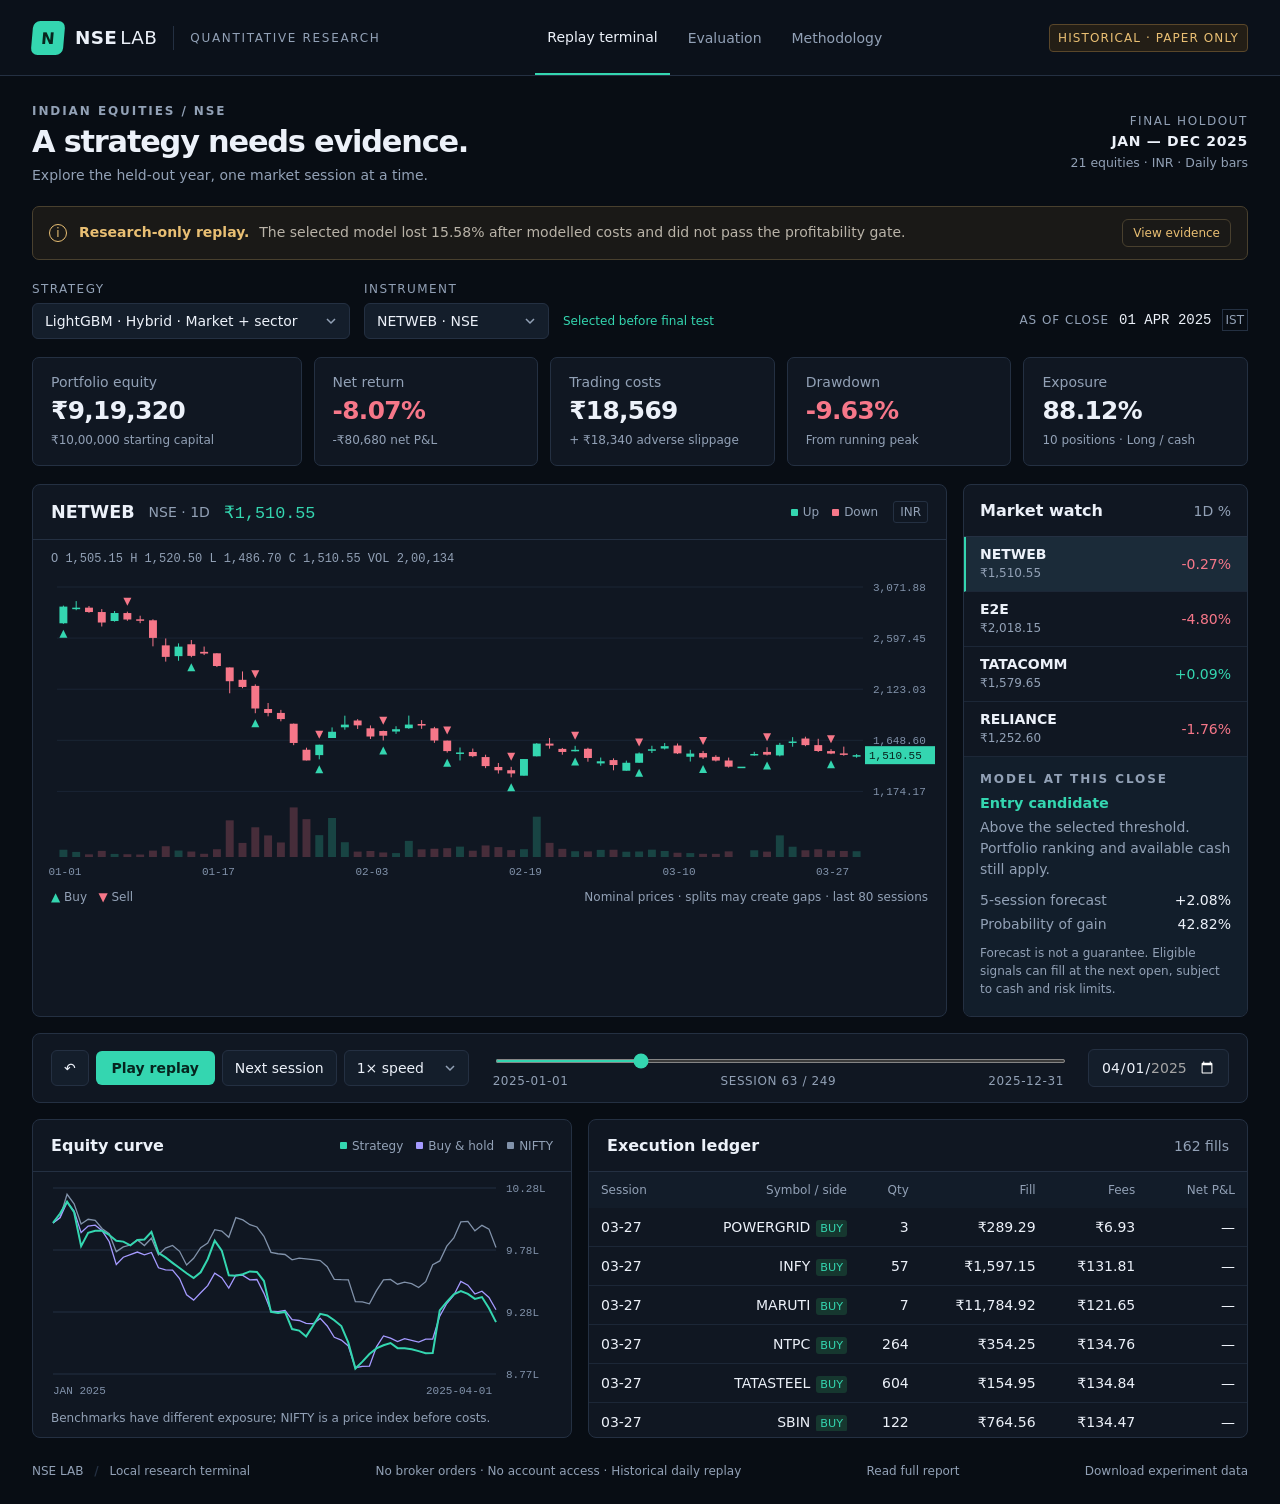
==== ui/index.html @ 407472f2 "Build reproducible NSE research pipeline and dark historical replay" ====
<!doctype html>
<html lang="en">
<head><meta charset="utf-8"><meta name="viewport" content="width=device-width,initial-scale=1"><meta name="color-scheme" content="dark"><title>NSE Lab · Historical Trading Research</title><link rel="stylesheet" href="styles.css"></head>
<body>
<header class="topbar"><a class="brand" href="#"><span class="logo">N</span><strong>NSE<span>LAB</span></strong><span class="divider"></span><span class="brand-sub">QUANTITATIVE RESEARCH</span></a><nav aria-label="Main navigation"><button class="nav active" data-view="replay">Replay terminal</button><button class="nav" data-view="evaluation">Evaluation</button><button class="nav" data-view="method">Methodology</button></nav><span class="badge">HISTORICAL · PAPER ONLY</span></header>
<div id="loading" class="loading">Loading verified historical results…</div>
<main id="app" hidden>
<section class="page-heading"><div><p class="eyebrow">INDIAN EQUITIES / NSE</p><h1>A strategy needs evidence.</h1><p class="subtitle">Explore the held-out year, one market session at a time.</p></div><div class="experiment-tag"><span>FINAL HOLDOUT</span><strong>JAN — DEC 2025</strong><small>21 equities · INR · Daily bars</small></div></section>
<div class="research-note"><span class="note-icon">i</span><div><strong id="verdict-title">Research replay</strong><span id="verdict-text"></span></div><button id="viewEvidence">View evidence</button></div>
<section id="replay-view">
<div class="toolbar"><label>STRATEGY<select id="strategy" aria-label="Strategy"></select></label><label>INSTRUMENT<select id="symbol" aria-label="Instrument"></select></label><div class="selected-badge" id="selectedBadge"></div><div class="toolbar-end"><span class="small-label">AS OF CLOSE</span><strong id="asof">—</strong><span class="timezone">IST</span></div></div>
<div class="kpis"><article><span>Portfolio equity</span><strong id="equity">—</strong><small>₹10,00,000 starting capital</small></article><article><span>Net return</span><strong id="return">—</strong><small id="netPnl">—</small></article><article><span>Trading costs</span><strong id="costs">—</strong><small id="slippage">—</small></article><article><span>Drawdown</span><strong id="drawdown">—</strong><small>From running peak</small></article><article><span>Exposure</span><strong id="exposure">—</strong><small id="positions">—</small></article></div>
<div class="chart-layout"><article class="panel candle-panel"><div class="panel-top"><div class="ticker-heading"><strong id="tickerName">NETWEB</strong><span class="muted">NSE · 1D</span><span class="live-price" id="lastPrice">—</span></div><div class="legend"><span class="key teal"></span>Up <span class="key red"></span>Down <span class="chart-unit">INR</span></div></div><div class="ohlc" id="ohlc">—</div><div class="canvas-wrap"><canvas id="candles" aria-label="Historical candlestick chart" role="img"></canvas><div id="chartTip" class="chart-tip" hidden></div></div><div class="chart-foot"><span><b class="teal-text">▲</b> Buy &nbsp; <b class="red-text">▼</b> Sell</span><span>Nominal prices · splits may create gaps · last 80 sessions</span></div></article><aside class="panel watch-panel"><div class="panel-top"><h2>Market watch</h2><span class="muted">1D %</span></div><div id="watchlist"></div><div class="signal-box"><p class="eyebrow">MODEL AT THIS CLOSE</p><h3 id="signalTitle">—</h3><p id="signalText">—</p><div class="signal-values"><span>5-session forecast <b id="forecast">—</b></span><span>Probability of gain <b id="probability">—</b></span></div><small>Forecast is not a guarantee. Eligible signals can fill at the next open, subject to cash and risk limits.</small></div></aside></div>
<div class="replay-controls panel"><div class="transport"><button id="reset" title="Restart replay" aria-label="Restart replay">↶</button><button id="play" class="primary">Play replay</button><button id="step">Next session</button><label class="speed-label"><select id="speed" aria-label="Playback speed"><option value="750">1× speed</option><option value="250">3× speed</option><option value="75">10× speed</option></select></label></div><div class="scrub"><input id="timeline" type="range" min="0" value="0" aria-label="Replay timeline"><div><span id="timelineStart">JAN 2025</span><span id="sessionCount">—</span><span id="timelineEnd">DEC 2025</span></div></div><input id="dateSeek" type="date" min="2025-01-01" max="2025-12-31" aria-label="Go to date"></div>
<div class="lower-layout"><article class="panel equity-panel"><div class="panel-top"><h2>Equity curve</h2><div class="legend"><span class="key teal"></span>Strategy <span class="key violet"></span>Buy & hold <span class="key grey"></span>NIFTY</div></div><canvas id="equityChart" role="img" aria-label="Strategy and benchmark equity curves"></canvas><div class="chart-foot">Benchmarks have different exposure; NIFTY is a price index before costs.</div></article><article class="panel ledger-panel"><div class="panel-top"><h2>Execution ledger</h2><span id="tradeCount" class="muted">0 fills</span></div><div class="table-scroll"><table><thead><tr><th>Session</th><th>Symbol / side</th><th>Qty</th><th>Fill</th><th>Fees</th><th>Net P&L</th></tr></thead><tbody id="ledger"></tbody></table></div></article></div>
</section>
<section id="evaluation-view" hidden><div class="section-header"><div><p class="eyebrow">FROZEN BEFORE THE TEST</p><h2 id="selectedName">—</h2><p class="muted">The selected model was chosen using 2023–2024 validation. This table does not select a new winner.</p></div><button id="export">Export results CSV</button></div><div class="evaluation-grid"><article class="panel"><div class="panel-top"><h2>Profitability gate</h2><span class="badge">RESEARCH ONLY</span></div><div id="criteria" class="criteria"></div></article><article class="panel"><div class="panel-top"><h2>Cost stress & uncertainty</h2></div><div id="stress" class="stress"></div></article></div><article class="panel"><div class="panel-top"><h2>Identical held-out period · all predeclared candidates</h2><span class="muted">Net of modelled trading costs, before investor tax</span></div><div class="table-scroll"><table><thead><tr><th>Strategy</th><th>Net return</th><th>Sharpe</th><th>Max drawdown</th><th>Costs</th><th>Trades</th><th>Exposure</th><th>Brier</th></tr></thead><tbody id="comparison"></tbody></table></div></article><div class="evaluation-grid"><article class="panel"><div class="panel-top"><h2>Architecture & feature ablation</h2></div><div id="ablation" class="prose"></div></article><article class="panel"><div class="panel-top"><h2>Probability calibration</h2></div><div class="prose" id="calibration"></div></article></div></section>
<section id="method-view" hidden><div class="method-grid"><article class="panel prose"><p class="eyebrow">EXPERIMENT DESIGN</p><h2>Chronology comes first.</h2><p>Development ends in December 2024. Three outer walk-forward windows compare models. Each fit has two inner 63-session windows, six-session purges, and a separate chronological probability-calibration window.</p><p>Optuna explores 128 bounded candidates in total, with train-only feature selection. Ridge and LightGBM each compare pooled, per-stock and history-weighted hybrid predictions. Hyperparameters, fitted models and the selected candidate are frozen and hashed before the one-time 2025 test.</p><p>There is no claim of a globally optimal model. The test is now consumed; 2026 prices remain excluded.</p><h3>An actionable target</h3><p>At close t, predict the price return from open t+1 to open t+6. Enter at the next open plus adverse slippage. Exit after five sessions. No leverage, short selling or live broker orders.</p><h3>Cash and risk</h3><p>₹10 lakh starting capital. Maximum 90% entry exposure, 10% per stock and 30% per sector proxy. New buys use settled cash only under a conservative T+2 assumption. A 20% portfolio drawdown halts new entries. Minimum trailing daily turnover: ₹2 crore.</p></article><article class="panel prose"><p class="eyebrow">DATA & LIMITATIONS</p><h2>Indian data. Honest limits.</h2><div id="sourceSummary"></div><p>Raw vendor responses and checksums are cached locally. OHLC is split-normalized; nominal historical prices are reconstructed. Dividends are non-spendable receivables on the ex-date. Non-cash corporate actions remain unreconciled.</p><p>The fixed universe contains currently surviving companies. It does not represent a point-in-time index-membership history. Sector indices are proxies. Daily data does not verify auction depth, circuit queues or partial fills.</p><h3>Unperformed ablations</h3><p>Point-in-time Indian news and fundamental vintages were unavailable. No current news is backfilled into history. ORB and VWAP require intraday data and were not approximated from daily candles.</p><h3>What “net” includes</h3><p>Brokerage, STT, stamp duty, exchange/SEBI/IPFT fees, GST, sell-side DP charges and adverse slippage. The current tariff is applied uniformly across history. Investor tax, data subscriptions and invoice rounding are excluded.</p><p>Bootstrap intervals are conditional on the selected strategy and observed year. They do not adjust for all model-search selection effects.</p></article></div></section>
<footer><span>NSE LAB <b>/</b> Local research terminal</span><span>No broker orders · No account access · Historical daily replay</span><a href="report.html">Read full report</a><a href="replay.json" download>Download experiment data</a></footer>
</main><script type="module" src="app.js"></script></body></html>
---- ui/styles.css ----
:root{--bg:#080d14;--panel:#101722;--panel2:#131d2a;--line:#243042;--text:#ecf1f9;--muted:#92a1b6;--teal:#34d6b0;--red:#f67789;--violet:#a59aff;--amber:#e9bf73;font-family:Inter,ui-sans-serif,system-ui,-apple-system,BlinkMacSystemFont,"Segoe UI",sans-serif;color:var(--text);background:var(--bg);font-size:16px;font-synthesis:none}*{box-sizing:border-box}body{margin:0}button,select,input{font:inherit}button,select,input[type=date]{border:1px solid var(--line);background:#141e2b;color:var(--text);border-radius:6px;padding:9px 12px;cursor:pointer;font-size:.875rem}button:hover{background:#233247;border-color:#465974}button:focus-visible,select:focus-visible,input:focus-visible{outline:2px solid var(--teal);outline-offset:3px}button.primary{background:var(--teal);color:#06251f;border:0;font-weight:650;min-width:119px}select{appearance:none;padding-right:34px;background-image:url("data:image/svg+xml,%3Csvg xmlns='http://www.w3.org/2000/svg' width='16' height='16' fill='none' stroke='%2392a1b6' stroke-width='1.5'%3E%3Cpath d='m4 6 4 4 4-4'/%3E%3C/svg%3E");background-repeat:no-repeat;background-position:right 10px center}a{color:var(--teal);text-decoration:none}h1,h2,h3,p{margin:0}h1{font-size:1.9rem;letter-spacing:-.04em;font-weight:620;margin:6px 0}h2{font-size:1rem;font-weight:600}h3{font-size:1rem}small{color:var(--muted);font-size:.78rem;line-height:1.5}.muted{color:var(--muted);font-size:.875rem}.topbar{display:flex;align-items:center;justify-content:space-between;padding:0 32px;height:76px;border-bottom:1px solid var(--line);background:#0b111a;gap:16px}.brand{display:flex;align-items:center;gap:11px;color:var(--text)}.logo{background:var(--teal);width:32px;height:34px;display:grid;place-items:center;color:#08261e;font-weight:800;border-radius:7px;transform:skew(-5deg)}.brand strong{font-size:1.15rem;letter-spacing:.02em}.brand strong span{font-weight:350;margin-left:3px}.divider{width:1px;height:24px;background:var(--line);margin:0 5px}.brand-sub{font-size:.65rem;letter-spacing:.14em;color:var(--muted)}nav{display:flex;gap:6px;height:100%;align-items:center}.nav{border:0;background:transparent;color:var(--muted);height:100%;border-radius:0;font-size:.875rem}.nav.active{border-bottom:2px solid var(--teal);color:var(--text)}.badge{font-size:.65rem;letter-spacing:.09em;color:var(--amber);border:1px solid #5a472a;background:#231e16;border-radius:4px;padding:6px 8px;white-space:nowrap}main{max-width:1700px;margin:auto;padding:28px 32px 0}.page-heading{display:flex;justify-content:space-between;align-items:center;margin-bottom:23px}.eyebrow{font-size:.68rem;letter-spacing:.16em;font-weight:650;color:var(--muted)}.subtitle{font-size:.875rem;color:var(--muted);margin-top:8px}.experiment-tag{display:grid;gap:5px;text-align:right}.experiment-tag>span{font-size:.65rem;letter-spacing:.13em;color:var(--muted)}.experiment-tag strong{font-size:.875rem;letter-spacing:.05em}.research-note{display:flex;align-items:center;gap:12px;border:1px solid #49402e;border-radius:7px;background:#1a1917;padding:12px 16px;margin-bottom:22px;font-size:.875rem}.note-icon{border:1px solid var(--amber);border-radius:50%;color:var(--amber);font-size:.75rem;width:18px;height:18px;display:grid;place-items:center;flex-shrink:0}.research-note strong{color:var(--amber);margin-right:10px;font-weight:600}.research-note span:not(.note-icon){color:#b9b3a8;line-height:1.55}.research-note button{margin-left:auto;background:transparent;white-space:nowrap;border-color:#49402e;color:var(--amber);padding:6px 10px;font-size:.75rem}.toolbar{display:flex;align-items:flex-end;gap:14px;margin-bottom:18px}.toolbar label{display:grid;gap:7px;color:var(--muted);font-size:.62rem;letter-spacing:.12em}.toolbar select{min-width:165px;letter-spacing:0}.toolbar #strategy{min-width:280px}.toolbar-end{display:flex;align-items:center;gap:10px;margin-left:auto;height:39px}.small-label{font-size:.65rem;color:var(--muted);letter-spacing:.08em}.toolbar-end strong{font-family:ui-monospace,monospace;font-weight:500;font-size:.875rem}.timezone{font-size:.65rem;color:var(--muted);border:1px solid var(--line);padding:3px}.selected-badge{color:var(--teal);font-size:.75rem;padding-bottom:11px}.kpis{display:grid;grid-template-columns:1.2fr repeat(4,1fr);gap:12px;margin-bottom:18px}.kpis article{background:var(--panel);border:1px solid var(--line);border-radius:7px;padding:16px 18px;display:grid;gap:6px}.kpis article>span{color:var(--muted);font-size:.78rem}.kpis strong{font-size:1.55rem;font-weight:570;letter-spacing:-.025em;font-variant-numeric:tabular-nums}.kpis small{font-size:.68rem}.positive,.teal-text{color:var(--teal)!important}.negative,.red-text{color:var(--red)!important}.chart-layout{display:grid;grid-template-columns:minmax(0,1fr) 285px;gap:16px}.panel{background:var(--panel);border:1px solid var(--line);border-radius:8px;overflow:hidden}.panel-top{display:flex;justify-content:space-between;align-items:center;gap:12px;padding:16px 18px;border-bottom:1px solid var(--line)}.ticker-heading{display:flex;gap:14px;align-items:center}.ticker-heading>strong{font-size:1.1rem}.live-price{font-family:ui-monospace,monospace;font-size:1.05rem;color:var(--teal)}.legend{display:flex;align-items:center;gap:5px;font-size:.7rem;color:var(--muted)}.key{width:7px;height:7px;display:inline-block;border-radius:1px;margin-left:8px}.key.teal{background:var(--teal)}.key.red{background:var(--red)}.key.violet{background:var(--violet)}.key.grey{background:#8192aa}.chart-unit{margin-left:10px;border:1px solid var(--line);padding:3px 6px;border-radius:3px}.ohlc{padding:12px 18px 0;font-size:.75rem;color:var(--muted);font-family:ui-monospace,monospace;height:31px}.canvas-wrap{height:310px;position:relative;margin:0 8px}.canvas-wrap canvas{height:100%;width:100%;display:block}.chart-tip{position:absolute;top:12px;left:15px;background:#1c293b;box-shadow:0 3px 18px #0006;border:1px solid #43536c;padding:8px 12px;border-radius:5px;font-size:.75rem;pointer-events:none;color:var(--text)}.chart-foot{display:flex;justify-content:space-between;gap:10px;padding:9px 18px 12px;color:var(--muted);font-size:.65rem}.watch-panel .panel-top{padding:16px}.watch-row{display:flex;justify-content:space-between;align-items:center;padding:9px 16px;width:100%;border:0;border-bottom:1px solid #1c2737;background:none;border-radius:0;text-align:left}.watch-row.active{background:#1b2b39;border-left:2px solid var(--teal);padding-left:14px}.watch-row span:first-child{display:grid;gap:2px;font-weight:550;font-size:.8rem}.watch-row small{font-size:.68rem;font-weight:400}.watch-row span:last-child{font-size:.8rem;font-variant-numeric:tabular-nums}.signal-box{padding:15px 16px;background:#121e2b}.signal-box h3{margin-top:9px;color:var(--teal);font-size:.9rem}.signal-box>p:not(.eyebrow){color:var(--muted);font-size:.75rem;line-height:1.5;margin:6px 0}.signal-values{display:grid;gap:8px;font-size:.73rem;margin:12px 0}.signal-values span{display:flex;justify-content:space-between;color:var(--muted)}.signal-values b{color:var(--text);font-weight:500}.signal-box small{font-size:.65rem;display:block}.replay-controls{display:flex;align-items:center;gap:24px;padding:14px 18px;margin:16px 0}.transport{display:flex;align-items:center;gap:7px}.transport button,.transport select,#dateSeek{font-size:.75rem}.scrub{flex:1;min-width:150px}.scrub input{width:100%;accent-color:var(--teal);height:4px;cursor:pointer}.scrub div{display:flex;justify-content:space-between;color:var(--muted);font-size:.6rem;letter-spacing:.05em;margin-top:7px}.lower-layout{display:grid;grid-template-columns:minmax(0,.9fr) minmax(0,1.1fr);gap:16px}.equity-panel canvas{display:block;width:100%;height:230px}table{border-collapse:collapse;width:100%;white-space:nowrap;font-size:.75rem;text-align:right;font-variant-numeric:tabular-nums}th{color:var(--muted);font-weight:500;background:#121c29;font-size:.68rem;padding:11px 12px;position:sticky;top:0}td{padding:11px 12px;border-bottom:1px solid #1c2737}td:first-child,th:first-child{text-align:left}tbody tr:hover{background:#172231}.table-scroll{overflow:auto;max-height:310px}.ledger-panel .table-scroll{height:259px}.trade-side{font-size:.6rem;margin-left:6px;padding:2px 4px;background:#16372f;border-radius:3px;color:var(--teal)}.trade-side.sell{background:#3b2330;color:var(--red)}.empty{text-align:center!important;color:var(--muted);padding:70px 15px}.section-header{display:flex;justify-content:space-between;align-items:center;margin:20px 0}.section-header h2{font-size:1.35rem;margin:7px 0 10px}.evaluation-grid{display:grid;grid-template-columns:1fr 1fr;gap:16px;margin:16px 0}.criteria{padding:14px 18px;display:grid;grid-template-columns:1fr 1fr;gap:12px}.criterion{font-size:.78rem;display:flex;gap:8px;align-items:center;line-height:1.5}.criterion b{color:var(--red);font-size:1rem}.criterion.pass b{color:var(--teal)}.stress{padding:18px;font-size:.875rem}.stress-row{display:flex;justify-content:space-between;padding:8px 0;border-bottom:1px solid var(--line)}.stress p{color:var(--muted);line-height:1.7;margin-top:14px;font-size:.78rem}.prose{padding:24px;color:var(--muted);font-size:.875rem;line-height:1.8}.prose h2{font-size:1.3rem;color:var(--text);margin-bottom:16px}.prose h3{color:var(--text);margin:24px 0 8px}.prose p{margin-bottom:14px}.prose .eyebrow{margin-bottom:8px}.method-grid{display:grid;grid-template-columns:1fr 1fr;gap:18px;margin-top:22px}.chosen{color:var(--teal);font-size:.6rem;padding:3px 5px;margin-left:7px;border:1px solid #2e5e52;border-radius:3px}footer{display:flex;justify-content:space-between;gap:16px;color:var(--muted);font-size:.68rem;padding:26px 0}footer b{color:var(--line);padding:0 7px}footer a{color:var(--muted)}.loading{padding:80px;text-align:center;color:var(--muted)}[hidden]{display:none!important}@media(min-width:1500px){.canvas-wrap{height:360px}.watch-row{padding-top:13px;padding-bottom:13px}}@media(max-width:1100px){.brand-sub,.divider{display:none}.toolbar-end .small-label{display:none}.selected-badge{display:none}.topbar{padding:0 20px}main{padding:22px 20px 0}.replay-controls{flex-wrap:wrap;gap:14px}.scrub{min-width:220px}.chart-layout{grid-template-columns:minmax(0,1fr) 250px}.kpis strong{font-size:1.25rem}.kpis article{padding:14px}.lower-layout{grid-template-columns:1fr}.ledger-panel .table-scroll{height:250px}}@media(max-width:760px){.topbar{height:auto;min-height:65px;flex-wrap:wrap;padding:12px 16px}.topbar .badge{display:none}nav{gap:0}.nav{padding:12px 9px}.page-heading{align-items:flex-start}h1{font-size:1.4rem}.experiment-tag{display:none}.research-note{align-items:flex-start}.research-note strong{display:block}.research-note button{display:none}.toolbar{flex-wrap:wrap}.toolbar #strategy{min-width:0;max-width:240px}.toolbar-end{margin-left:0}.kpis{grid-template-columns:repeat(2,1fr)}.kpis article:last-child{grid-column:span 2}.chart-layout{grid-template-columns:1fr}.watch-panel{display:none}.chart-foot{font-size:.6rem}.ticker-heading{gap:8px}.ticker-heading .muted{font-size:.7rem}.live-price{font-size:.875rem}.legend{font-size:.6rem}.transport{flex-wrap:wrap}.replay-controls{padding:12px}#dateSeek{width:100%}.scrub{min-width:100%}.evaluation-grid,.method-grid{grid-template-columns:1fr}.criteria{grid-template-columns:1fr}.section-header{align-items:flex-start;gap:10px}.section-header button{white-space:nowrap}.panel-top{padding:13px}.panel-top>.muted{display:none}main{padding:18px 12px 0}footer{flex-wrap:wrap;line-height:1.8}.subtitle{line-height:1.6}.prose{padding:20px}}

/* Keep controls and task-critical values readable at desktop and mobile sizes. */
.toolbar label,.eyebrow,.small-label,.badge,.brand-sub,.experiment-tag>span{font-size:.75rem}.watch-row span:first-child,.watch-row span:last-child,.signal-values,.signal-box>p:not(.eyebrow),.criterion,.stress p{font-size:.875rem}.transport button,.transport select,#dateSeek,.toolbar-end strong,table{font-size:.875rem}.kpis article>span{font-size:.875rem}.kpis small,.chart-foot,.ohlc,.legend,th,.signal-box small,.watch-row small,.scrub div,footer,.selected-badge,.chart-unit,.timezone{font-size:.75rem}.trade-side,.chosen{font-size:.7rem}.signal-box{padding-bottom:18px}
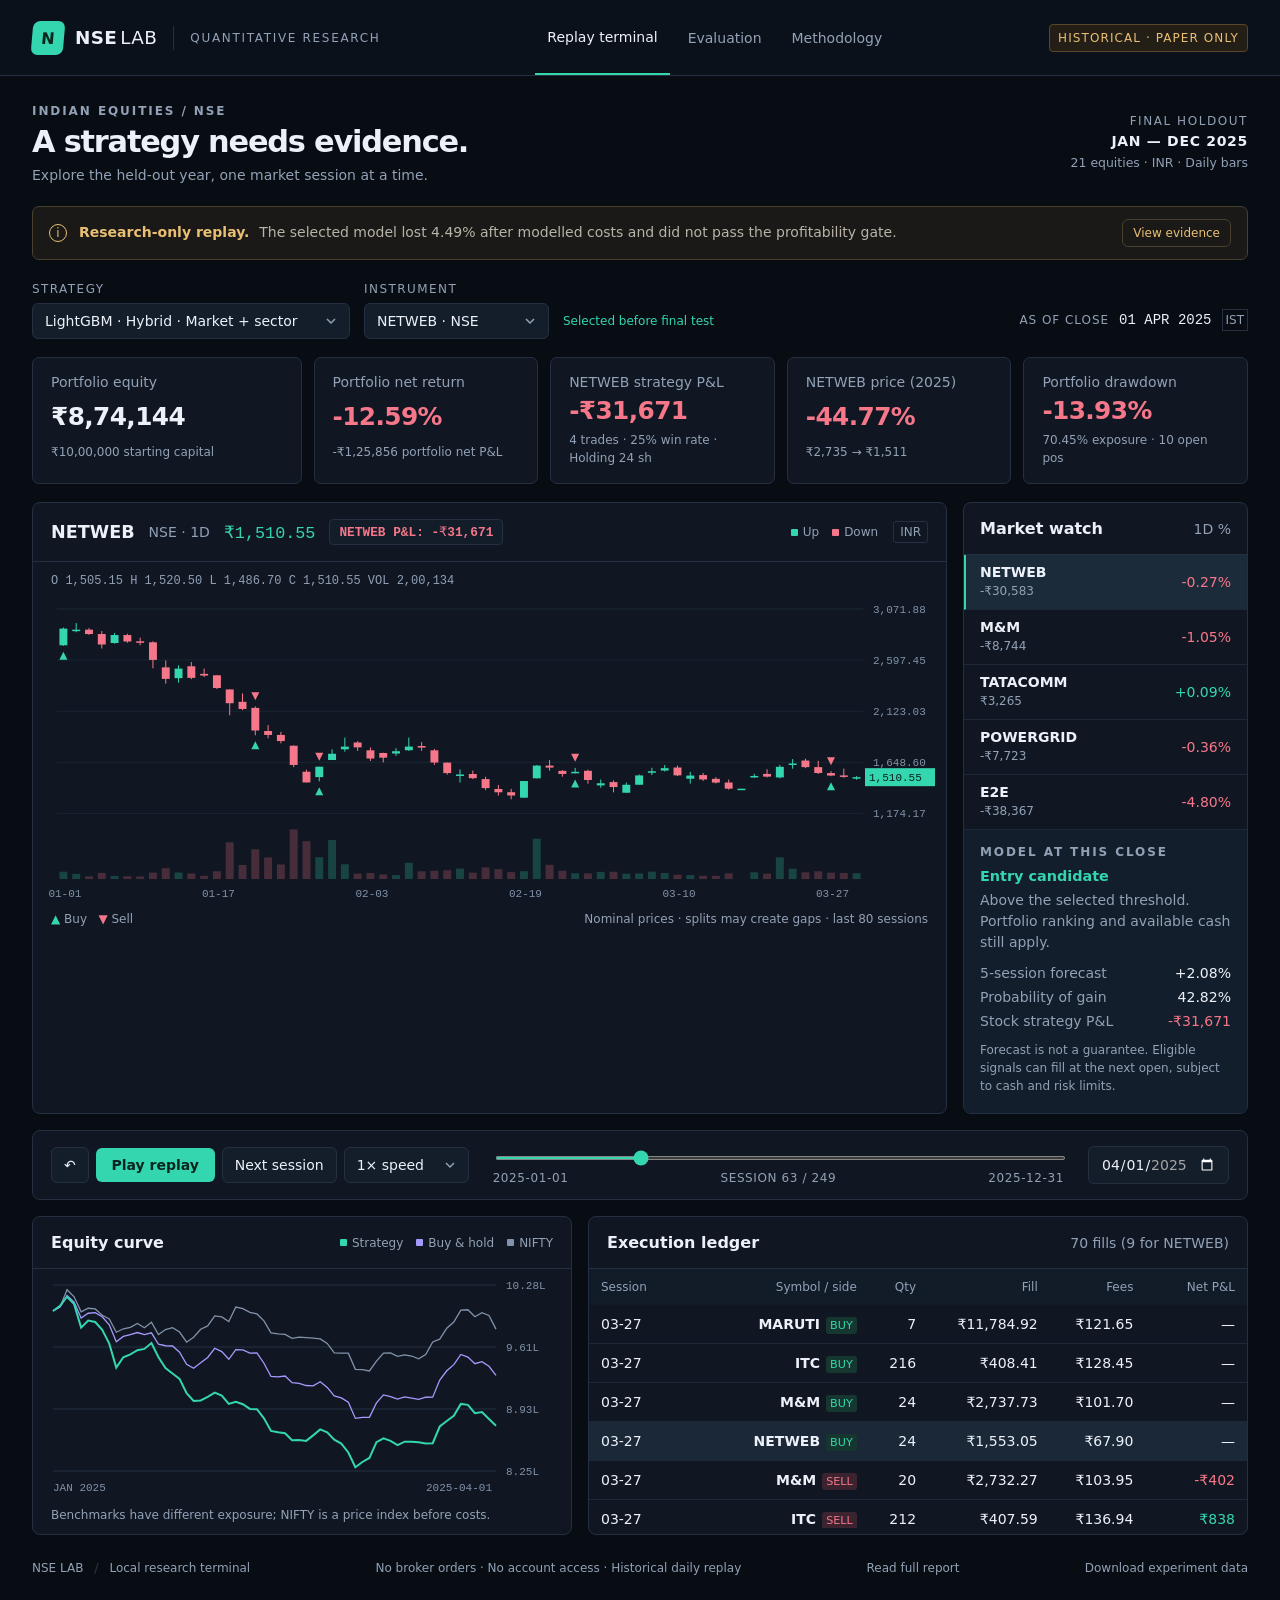
==== commit 8121430a: "Update UI to display dynamic per-stock return, strategy P&L, stock price movement, and highlighted l" ====
--- a/ui/index.html
+++ b/ui/index.html
@@ -9,8 +9,8 @@
 <div class="research-note"><span class="note-icon">i</span><div><strong id="verdict-title">Research replay</strong><span id="verdict-text"></span></div><button id="viewEvidence">View evidence</button></div>
 <section id="replay-view">
 <div class="toolbar"><label>STRATEGY<select id="strategy" aria-label="Strategy"></select></label><label>INSTRUMENT<select id="symbol" aria-label="Instrument"></select></label><div class="selected-badge" id="selectedBadge"></div><div class="toolbar-end"><span class="small-label">AS OF CLOSE</span><strong id="asof">—</strong><span class="timezone">IST</span></div></div>
-<div class="kpis"><article><span>Portfolio equity</span><strong id="equity">—</strong><small>₹10,00,000 starting capital</small></article><article><span>Net return</span><strong id="return">—</strong><small id="netPnl">—</small></article><article><span>Trading costs</span><strong id="costs">—</strong><small id="slippage">—</small></article><article><span>Drawdown</span><strong id="drawdown">—</strong><small>From running peak</small></article><article><span>Exposure</span><strong id="exposure">—</strong><small id="positions">—</small></article></div>
-<div class="chart-layout"><article class="panel candle-panel"><div class="panel-top"><div class="ticker-heading"><strong id="tickerName">NETWEB</strong><span class="muted">NSE · 1D</span><span class="live-price" id="lastPrice">—</span></div><div class="legend"><span class="key teal"></span>Up <span class="key red"></span>Down <span class="chart-unit">INR</span></div></div><div class="ohlc" id="ohlc">—</div><div class="canvas-wrap"><canvas id="candles" aria-label="Historical candlestick chart" role="img"></canvas><div id="chartTip" class="chart-tip" hidden></div></div><div class="chart-foot"><span><b class="teal-text">▲</b> Buy &nbsp; <b class="red-text">▼</b> Sell</span><span>Nominal prices · splits may create gaps · last 80 sessions</span></div></article><aside class="panel watch-panel"><div class="panel-top"><h2>Market watch</h2><span class="muted">1D %</span></div><div id="watchlist"></div><div class="signal-box"><p class="eyebrow">MODEL AT THIS CLOSE</p><h3 id="signalTitle">—</h3><p id="signalText">—</p><div class="signal-values"><span>5-session forecast <b id="forecast">—</b></span><span>Probability of gain <b id="probability">—</b></span></div><small>Forecast is not a guarantee. Eligible signals can fill at the next open, subject to cash and risk limits.</small></div></aside></div>
+<div class="kpis"><article><span>Portfolio equity</span><strong id="equity">—</strong><small>₹10,00,000 starting capital</small></article><article><span>Portfolio net return</span><strong id="return">—</strong><small id="netPnl">—</small></article><article><span id="stockKpiTitle">Selected stock P&L</span><strong id="stockPnl">—</strong><small id="stockPnlSub">—</small></article><article><span id="stockMoveTitle">Stock price move (YTD)</span><strong id="stockYtd">—</strong><small id="stockYtdSub">—</small></article><article><span>Portfolio drawdown</span><strong id="drawdown">—</strong><small id="exposureSub">—</small></article></div>
+<div class="chart-layout"><article class="panel candle-panel"><div class="panel-top"><div class="ticker-heading"><strong id="tickerName">NETWEB</strong><span class="muted">NSE · 1D</span><span class="live-price" id="lastPrice">—</span><span id="stockHeaderBadge" class="stock-pnl-badge">—</span></div><div class="legend"><span class="key teal"></span>Up <span class="key red"></span>Down <span class="chart-unit">INR</span></div></div><div class="ohlc" id="ohlc">—</div><div class="canvas-wrap"><canvas id="candles" aria-label="Historical candlestick chart" role="img"></canvas><div id="chartTip" class="chart-tip" hidden></div></div><div class="chart-foot"><span><b class="teal-text">▲</b> Buy &nbsp; <b class="red-text">▼</b> Sell</span><span>Nominal prices · splits may create gaps · last 80 sessions</span></div></article><aside class="panel watch-panel"><div class="panel-top"><h2>Market watch</h2><span class="muted">1D %</span></div><div id="watchlist"></div><div class="signal-box"><p class="eyebrow">MODEL AT THIS CLOSE</p><h3 id="signalTitle">—</h3><p id="signalText">—</p><div class="signal-values"><span>5-session forecast <b id="forecast">—</b></span><span>Probability of gain <b id="probability">—</b></span><span>Stock strategy P&L <b id="stockSidePnl">—</b></span></div><small>Forecast is not a guarantee. Eligible signals can fill at the next open, subject to cash and risk limits.</small></div></aside></div>
 <div class="replay-controls panel"><div class="transport"><button id="reset" title="Restart replay" aria-label="Restart replay">↶</button><button id="play" class="primary">Play replay</button><button id="step">Next session</button><label class="speed-label"><select id="speed" aria-label="Playback speed"><option value="750">1× speed</option><option value="250">3× speed</option><option value="75">10× speed</option></select></label></div><div class="scrub"><input id="timeline" type="range" min="0" value="0" aria-label="Replay timeline"><div><span id="timelineStart">JAN 2025</span><span id="sessionCount">—</span><span id="timelineEnd">DEC 2025</span></div></div><input id="dateSeek" type="date" min="2025-01-01" max="2025-12-31" aria-label="Go to date"></div>
 <div class="lower-layout"><article class="panel equity-panel"><div class="panel-top"><h2>Equity curve</h2><div class="legend"><span class="key teal"></span>Strategy <span class="key violet"></span>Buy & hold <span class="key grey"></span>NIFTY</div></div><canvas id="equityChart" role="img" aria-label="Strategy and benchmark equity curves"></canvas><div class="chart-foot">Benchmarks have different exposure; NIFTY is a price index before costs.</div></article><article class="panel ledger-panel"><div class="panel-top"><h2>Execution ledger</h2><span id="tradeCount" class="muted">0 fills</span></div><div class="table-scroll"><table><thead><tr><th>Session</th><th>Symbol / side</th><th>Qty</th><th>Fill</th><th>Fees</th><th>Net P&L</th></tr></thead><tbody id="ledger"></tbody></table></div></article></div>
 </section>
--- a/ui/styles.css
+++ b/ui/styles.css
@@ -1,4 +1,6 @@
 :root{--bg:#080d14;--panel:#101722;--panel2:#131d2a;--line:#243042;--text:#ecf1f9;--muted:#92a1b6;--teal:#34d6b0;--red:#f67789;--violet:#a59aff;--amber:#e9bf73;font-family:Inter,ui-sans-serif,system-ui,-apple-system,BlinkMacSystemFont,"Segoe UI",sans-serif;color:var(--text);background:var(--bg);font-size:16px;font-synthesis:none}*{box-sizing:border-box}body{margin:0}button,select,input{font:inherit}button,select,input[type=date]{border:1px solid var(--line);background:#141e2b;color:var(--text);border-radius:6px;padding:9px 12px;cursor:pointer;font-size:.875rem}button:hover{background:#233247;border-color:#465974}button:focus-visible,select:focus-visible,input:focus-visible{outline:2px solid var(--teal);outline-offset:3px}button.primary{background:var(--teal);color:#06251f;border:0;font-weight:650;min-width:119px}select{appearance:none;padding-right:34px;background-image:url("data:image/svg+xml,%3Csvg xmlns='http://www.w3.org/2000/svg' width='16' height='16' fill='none' stroke='%2392a1b6' stroke-width='1.5'%3E%3Cpath d='m4 6 4 4 4-4'/%3E%3C/svg%3E");background-repeat:no-repeat;background-position:right 10px center}a{color:var(--teal);text-decoration:none}h1,h2,h3,p{margin:0}h1{font-size:1.9rem;letter-spacing:-.04em;font-weight:620;margin:6px 0}h2{font-size:1rem;font-weight:600}h3{font-size:1rem}small{color:var(--muted);font-size:.78rem;line-height:1.5}.muted{color:var(--muted);font-size:.875rem}.topbar{display:flex;align-items:center;justify-content:space-between;padding:0 32px;height:76px;border-bottom:1px solid var(--line);background:#0b111a;gap:16px}.brand{display:flex;align-items:center;gap:11px;color:var(--text)}.logo{background:var(--teal);width:32px;height:34px;display:grid;place-items:center;color:#08261e;font-weight:800;border-radius:7px;transform:skew(-5deg)}.brand strong{font-size:1.15rem;letter-spacing:.02em}.brand strong span{font-weight:350;margin-left:3px}.divider{width:1px;height:24px;background:var(--line);margin:0 5px}.brand-sub{font-size:.65rem;letter-spacing:.14em;color:var(--muted)}nav{display:flex;gap:6px;height:100%;align-items:center}.nav{border:0;background:transparent;color:var(--muted);height:100%;border-radius:0;font-size:.875rem}.nav.active{border-bottom:2px solid var(--teal);color:var(--text)}.badge{font-size:.65rem;letter-spacing:.09em;color:var(--amber);border:1px solid #5a472a;background:#231e16;border-radius:4px;padding:6px 8px;white-space:nowrap}main{max-width:1700px;margin:auto;padding:28px 32px 0}.page-heading{display:flex;justify-content:space-between;align-items:center;margin-bottom:23px}.eyebrow{font-size:.68rem;letter-spacing:.16em;font-weight:650;color:var(--muted)}.subtitle{font-size:.875rem;color:var(--muted);margin-top:8px}.experiment-tag{display:grid;gap:5px;text-align:right}.experiment-tag>span{font-size:.65rem;letter-spacing:.13em;color:var(--muted)}.experiment-tag strong{font-size:.875rem;letter-spacing:.05em}.research-note{display:flex;align-items:center;gap:12px;border:1px solid #49402e;border-radius:7px;background:#1a1917;padding:12px 16px;margin-bottom:22px;font-size:.875rem}.note-icon{border:1px solid var(--amber);border-radius:50%;color:var(--amber);font-size:.75rem;width:18px;height:18px;display:grid;place-items:center;flex-shrink:0}.research-note strong{color:var(--amber);margin-right:10px;font-weight:600}.research-note span:not(.note-icon){color:#b9b3a8;line-height:1.55}.research-note button{margin-left:auto;background:transparent;white-space:nowrap;border-color:#49402e;color:var(--amber);padding:6px 10px;font-size:.75rem}.toolbar{display:flex;align-items:flex-end;gap:14px;margin-bottom:18px}.toolbar label{display:grid;gap:7px;color:var(--muted);font-size:.62rem;letter-spacing:.12em}.toolbar select{min-width:165px;letter-spacing:0}.toolbar #strategy{min-width:280px}.toolbar-end{display:flex;align-items:center;gap:10px;margin-left:auto;height:39px}.small-label{font-size:.65rem;color:var(--muted);letter-spacing:.08em}.toolbar-end strong{font-family:ui-monospace,monospace;font-weight:500;font-size:.875rem}.timezone{font-size:.65rem;color:var(--muted);border:1px solid var(--line);padding:3px}.selected-badge{color:var(--teal);font-size:.75rem;padding-bottom:11px}.kpis{display:grid;grid-template-columns:1.2fr repeat(4,1fr);gap:12px;margin-bottom:18px}.kpis article{background:var(--panel);border:1px solid var(--line);border-radius:7px;padding:16px 18px;display:grid;gap:6px}.kpis article>span{color:var(--muted);font-size:.78rem}.kpis strong{font-size:1.55rem;font-weight:570;letter-spacing:-.025em;font-variant-numeric:tabular-nums}.kpis small{font-size:.68rem}.positive,.teal-text{color:var(--teal)!important}.negative,.red-text{color:var(--red)!important}.chart-layout{display:grid;grid-template-columns:minmax(0,1fr) 285px;gap:16px}.panel{background:var(--panel);border:1px solid var(--line);border-radius:8px;overflow:hidden}.panel-top{display:flex;justify-content:space-between;align-items:center;gap:12px;padding:16px 18px;border-bottom:1px solid var(--line)}.ticker-heading{display:flex;gap:14px;align-items:center}.ticker-heading>strong{font-size:1.1rem}.live-price{font-family:ui-monospace,monospace;font-size:1.05rem;color:var(--teal)}.legend{display:flex;align-items:center;gap:5px;font-size:.7rem;color:var(--muted)}.key{width:7px;height:7px;display:inline-block;border-radius:1px;margin-left:8px}.key.teal{background:var(--teal)}.key.red{background:var(--red)}.key.violet{background:var(--violet)}.key.grey{background:#8192aa}.chart-unit{margin-left:10px;border:1px solid var(--line);padding:3px 6px;border-radius:3px}.ohlc{padding:12px 18px 0;font-size:.75rem;color:var(--muted);font-family:ui-monospace,monospace;height:31px}.canvas-wrap{height:310px;position:relative;margin:0 8px}.canvas-wrap canvas{height:100%;width:100%;display:block}.chart-tip{position:absolute;top:12px;left:15px;background:#1c293b;box-shadow:0 3px 18px #0006;border:1px solid #43536c;padding:8px 12px;border-radius:5px;font-size:.75rem;pointer-events:none;color:var(--text)}.chart-foot{display:flex;justify-content:space-between;gap:10px;padding:9px 18px 12px;color:var(--muted);font-size:.65rem}.watch-panel .panel-top{padding:16px}.watch-row{display:flex;justify-content:space-between;align-items:center;padding:9px 16px;width:100%;border:0;border-bottom:1px solid #1c2737;background:none;border-radius:0;text-align:left}.watch-row.active{background:#1b2b39;border-left:2px solid var(--teal);padding-left:14px}.watch-row span:first-child{display:grid;gap:2px;font-weight:550;font-size:.8rem}.watch-row small{font-size:.68rem;font-weight:400}.watch-row span:last-child{font-size:.8rem;font-variant-numeric:tabular-nums}.signal-box{padding:15px 16px;background:#121e2b}.signal-box h3{margin-top:9px;color:var(--teal);font-size:.9rem}.signal-box>p:not(.eyebrow){color:var(--muted);font-size:.75rem;line-height:1.5;margin:6px 0}.signal-values{display:grid;gap:8px;font-size:.73rem;margin:12px 0}.signal-values span{display:flex;justify-content:space-between;color:var(--muted)}.signal-values b{color:var(--text);font-weight:500}.signal-box small{font-size:.65rem;display:block}.replay-controls{display:flex;align-items:center;gap:24px;padding:14px 18px;margin:16px 0}.transport{display:flex;align-items:center;gap:7px}.transport button,.transport select,#dateSeek{font-size:.75rem}.scrub{flex:1;min-width:150px}.scrub input{width:100%;accent-color:var(--teal);height:4px;cursor:pointer}.scrub div{display:flex;justify-content:space-between;color:var(--muted);font-size:.6rem;letter-spacing:.05em;margin-top:7px}.lower-layout{display:grid;grid-template-columns:minmax(0,.9fr) minmax(0,1.1fr);gap:16px}.equity-panel canvas{display:block;width:100%;height:230px}table{border-collapse:collapse;width:100%;white-space:nowrap;font-size:.75rem;text-align:right;font-variant-numeric:tabular-nums}th{color:var(--muted);font-weight:500;background:#121c29;font-size:.68rem;padding:11px 12px;position:sticky;top:0}td{padding:11px 12px;border-bottom:1px solid #1c2737}td:first-child,th:first-child{text-align:left}tbody tr:hover{background:#172231}.table-scroll{overflow:auto;max-height:310px}.ledger-panel .table-scroll{height:259px}.trade-side{font-size:.6rem;margin-left:6px;padding:2px 4px;background:#16372f;border-radius:3px;color:var(--teal)}.trade-side.sell{background:#3b2330;color:var(--red)}.empty{text-align:center!important;color:var(--muted);padding:70px 15px}.section-header{display:flex;justify-content:space-between;align-items:center;margin:20px 0}.section-header h2{font-size:1.35rem;margin:7px 0 10px}.evaluation-grid{display:grid;grid-template-columns:1fr 1fr;gap:16px;margin:16px 0}.criteria{padding:14px 18px;display:grid;grid-template-columns:1fr 1fr;gap:12px}.criterion{font-size:.78rem;display:flex;gap:8px;align-items:center;line-height:1.5}.criterion b{color:var(--red);font-size:1rem}.criterion.pass b{color:var(--teal)}.stress{padding:18px;font-size:.875rem}.stress-row{display:flex;justify-content:space-between;padding:8px 0;border-bottom:1px solid var(--line)}.stress p{color:var(--muted);line-height:1.7;margin-top:14px;font-size:.78rem}.prose{padding:24px;color:var(--muted);font-size:.875rem;line-height:1.8}.prose h2{font-size:1.3rem;color:var(--text);margin-bottom:16px}.prose h3{color:var(--text);margin:24px 0 8px}.prose p{margin-bottom:14px}.prose .eyebrow{margin-bottom:8px}.method-grid{display:grid;grid-template-columns:1fr 1fr;gap:18px;margin-top:22px}.chosen{color:var(--teal);font-size:.6rem;padding:3px 5px;margin-left:7px;border:1px solid #2e5e52;border-radius:3px}footer{display:flex;justify-content:space-between;gap:16px;color:var(--muted);font-size:.68rem;padding:26px 0}footer b{color:var(--line);padding:0 7px}footer a{color:var(--muted)}.loading{padding:80px;text-align:center;color:var(--muted)}[hidden]{display:none!important}@media(min-width:1500px){.canvas-wrap{height:360px}.watch-row{padding-top:13px;padding-bottom:13px}}@media(max-width:1100px){.brand-sub,.divider{display:none}.toolbar-end .small-label{display:none}.selected-badge{display:none}.topbar{padding:0 20px}main{padding:22px 20px 0}.replay-controls{flex-wrap:wrap;gap:14px}.scrub{min-width:220px}.chart-layout{grid-template-columns:minmax(0,1fr) 250px}.kpis strong{font-size:1.25rem}.kpis article{padding:14px}.lower-layout{grid-template-columns:1fr}.ledger-panel .table-scroll{height:250px}}@media(max-width:760px){.topbar{height:auto;min-height:65px;flex-wrap:wrap;padding:12px 16px}.topbar .badge{display:none}nav{gap:0}.nav{padding:12px 9px}.page-heading{align-items:flex-start}h1{font-size:1.4rem}.experiment-tag{display:none}.research-note{align-items:flex-start}.research-note strong{display:block}.research-note button{display:none}.toolbar{flex-wrap:wrap}.toolbar #strategy{min-width:0;max-width:240px}.toolbar-end{margin-left:0}.kpis{grid-template-columns:repeat(2,1fr)}.kpis article:last-child{grid-column:span 2}.chart-layout{grid-template-columns:1fr}.watch-panel{display:none}.chart-foot{font-size:.6rem}.ticker-heading{gap:8px}.ticker-heading .muted{font-size:.7rem}.live-price{font-size:.875rem}.legend{font-size:.6rem}.transport{flex-wrap:wrap}.replay-controls{padding:12px}#dateSeek{width:100%}.scrub{min-width:100%}.evaluation-grid,.method-grid{grid-template-columns:1fr}.criteria{grid-template-columns:1fr}.section-header{align-items:flex-start;gap:10px}.section-header button{white-space:nowrap}.panel-top{padding:13px}.panel-top>.muted{display:none}main{padding:18px 12px 0}footer{flex-wrap:wrap;line-height:1.8}.subtitle{line-height:1.6}.prose{padding:20px}}
 
 /* Keep controls and task-critical values readable at desktop and mobile sizes. */
-.toolbar label,.eyebrow,.small-label,.badge,.brand-sub,.experiment-tag>span{font-size:.75rem}.watch-row span:first-child,.watch-row span:last-child,.signal-values,.signal-box>p:not(.eyebrow),.criterion,.stress p{font-size:.875rem}.transport button,.transport select,#dateSeek,.toolbar-end strong,table{font-size:.875rem}.kpis article>span{font-size:.875rem}.kpis small,.chart-foot,.ohlc,.legend,th,.signal-box small,.watch-row small,.scrub div,footer,.selected-badge,.chart-unit,.timezone{font-size:.75rem}.trade-side,.chosen{font-size:.7rem}.signal-box{padding-bottom:18px}
+.toolbar label,.eyebrow,.small-label,.badge,.brand-sub,.experiment-tag>span{font-size:.75rem}.watch-row span:first-child,.watch-row span:last-child,.signal-values,.signal-box>p:not(.eyebrow),.criterion,.stress p{font-size:.875rem}.transport button,.transport select,#dateSeek,.toolbar-end strong,table{font-size:.875rem}.kpis article>span{font-size:.875rem}.kpis small,.chart-foot,.ohlc,.legend,th,.signal-box small,.watch-row small,.scrub div,footer,.selected-badge,.chart-unit,.timezone{font-size:.75rem}.trade-side,.chosen{font-size:.7rem}.signal-box{padding-bottom:18px}.stock-pnl-badge{font-size:.8rem;font-family:ui-monospace,monospace;font-weight:600;padding:4px 9px;border-radius:4px;border:1px solid var(--line);background:#131d2a;display:inline-block}
+@media(max-width:1100px){.scrub{flex-basis:100%;order:3}.scrub div{gap:12px}}
+@media(min-width:761px) and (max-width:900px){.chart-layout{grid-template-columns:1fr}.watch-panel{display:grid;grid-template-columns:1fr 1fr}.watch-panel .panel-top{grid-column:1/-1}.watch-panel #watchlist{grid-column:1}.watch-panel .signal-box{grid-column:2;grid-row:2}.canvas-wrap{height:340px}}
